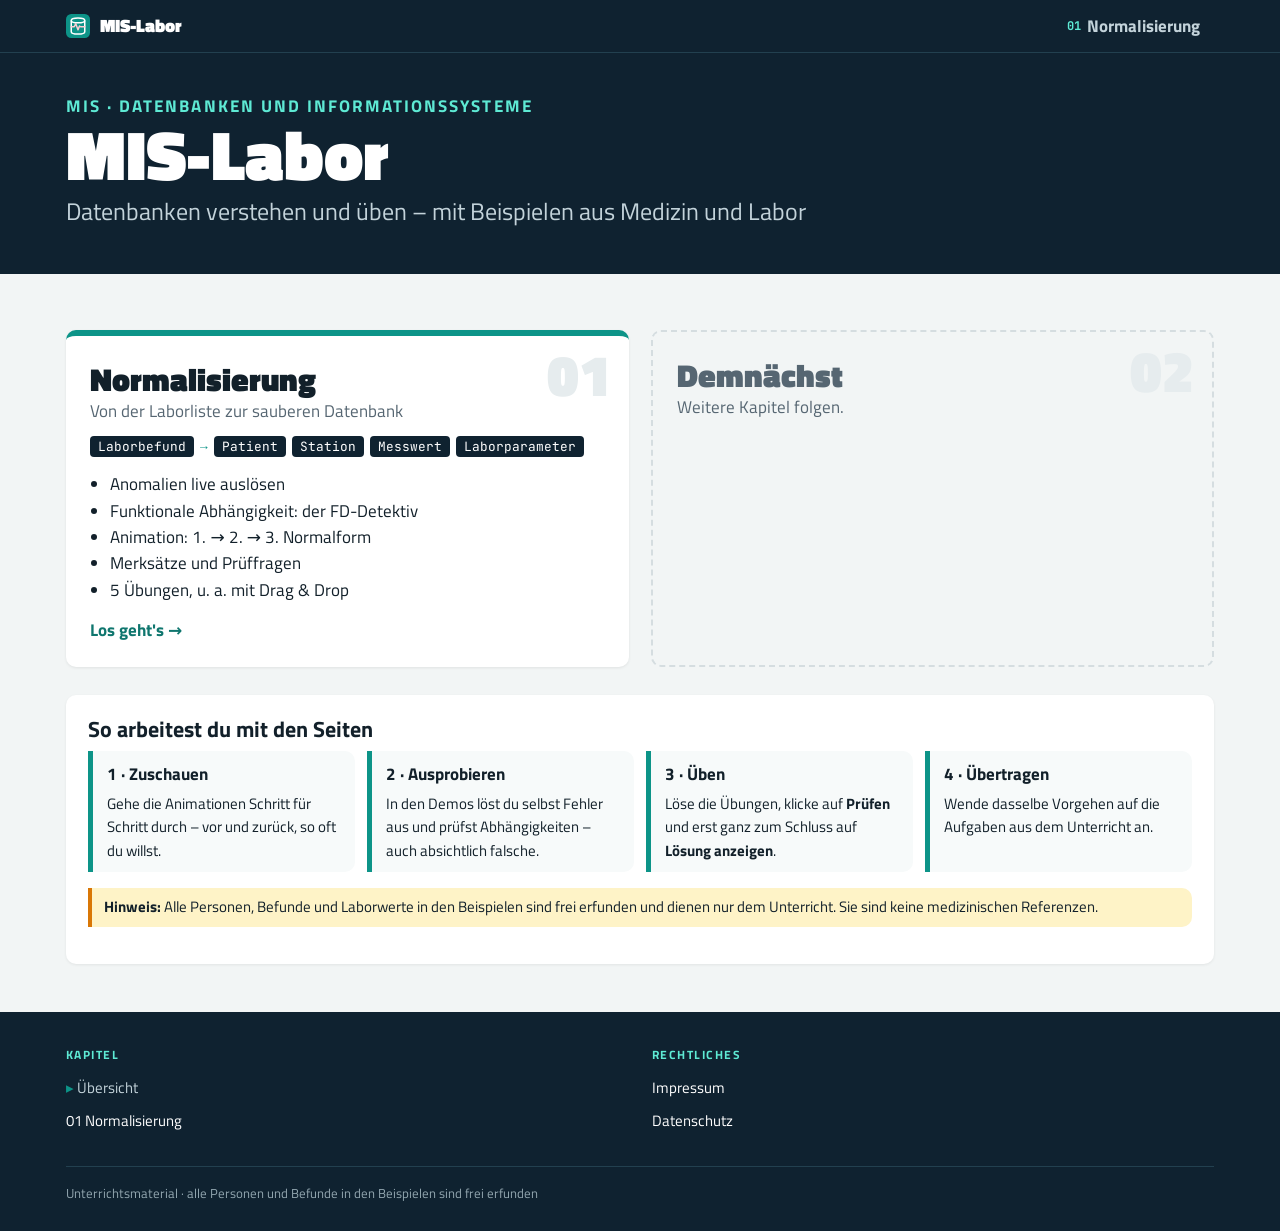
==== index.html @ be1316a0 "MIS-Labor: Kapitel 01 Normalisierung Interaktive Lern-Webapp (HTML/CSS/JS, offline lauffähig) mit An" ====
<!doctype html>
<html lang="de">
<head>
  <meta charset="utf-8">
  <meta name="viewport" content="width=device-width, initial-scale=1">
  <title>MIS-Labor</title>
  <link rel="icon" href="img/logo.svg" type="image/svg+xml">
  <link rel="stylesheet" href="css/styles.css">
</head>
<body>
  <a class="skip-link" href="#main">Zum Inhalt springen</a>
  <header class="topbar">
    <div class="wrap topbar-in">
      <a class="brand" href="index.html" aria-current="page"><img class="brand-logo" src="img/logo.svg" alt=""><span class="brand-name">MIS-Labor</span></a>
      <nav class="chapter-nav" aria-label="Kapitel">
        <a href="normalisierung.html"><span class="nr">01</span> Normalisierung</a>
      </nav>
    </div>
  </header>

  <div class="hero">
    <svg class="ecg" viewBox="0 0 1200 90" preserveAspectRatio="none" aria-hidden="true"><path d="M0 60 H110 l8 -6 l8 6 H150 l6 10 l9 -52 l9 62 l7 -20 H230 q14 -16 28 0 H410 l8 -6 l8 6 H450 l6 10 l9 -52 l9 62 l7 -20 H530 q14 -16 28 0 H710 l8 -6 l8 6 H750 l6 10 l9 -52 l9 62 l7 -20 H830 q14 -16 28 0 H1010 l8 -6 l8 6 H1050 l6 10 l9 -52 l9 62 l7 -20 H1130 q14 -16 28 0 H1200"/></svg>
    <div class="wrap">
      <p class="eyebrow">MIS · Datenbanken und Informationssysteme</p>
      <h1>MIS-Labor<span>Datenbanken verstehen und üben – mit Beispielen aus Medizin und Labor</span></h1>
    </div>
  </div>

  <main id="main" class="wrap">
    <section class="chapters" aria-label="Kapitel">
      <a class="chapter" href="normalisierung.html">
        <span class="chapter-nr">01</span>
        <h2>Normalisierung</h2>
        <p class="chapter-sub">Von der Laborliste zur sauberen Datenbank</p>
        <div class="chapter-preview" aria-hidden="true">
          <span>Laborbefund</span><i>→</i><span>Patient</span><span>Station</span><span>Messwert</span><span>Laborparameter</span>
        </div>
        <ul>
          <li>Anomalien live auslösen</li>
          <li>Funktionale Abhängigkeit: der FD-Detektiv</li>
          <li>Animation: 1. → 2. → 3. Normalform</li>
          <li>Merksätze und Prüffragen</li>
          <li>5 Übungen, u. a. mit Drag &amp; Drop</li>
        </ul>
        <span class="chapter-go">Los geht's →</span>
      </a>
      <div class="chapter soon" aria-label="Weitere Kapitel folgen">
        <span class="chapter-nr">02</span>
        <h2>Demnächst</h2>
        <p class="chapter-sub">Weitere Kapitel folgen.</p>
      </div>
    </section>

    <section class="section">
      <h3>So arbeitest du mit den Seiten</h3>
      <div class="rules">
        <div class="rule"><b>1 · Zuschauen</b><p>Gehe die Animationen Schritt für Schritt durch – vor und zurück, so oft du willst.</p></div>
        <div class="rule"><b>2 · Ausprobieren</b><p>In den Demos löst du selbst Fehler aus und prüfst Abhängigkeiten – auch absichtlich falsche.</p></div>
        <div class="rule"><b>3 · Üben</b><p>Löse die Übungen, klicke auf <b>Prüfen</b> und erst ganz zum Schluss auf <b>Lösung anzeigen</b>.</p></div>
        <div class="rule"><b>4 · Übertragen</b><p>Wende dasselbe Vorgehen auf die Aufgaben aus dem Unterricht an.</p></div>
      </div>
      <p class="disclaimer" role="note" style="margin-top:16px"><b>Hinweis:</b> Alle Personen, Befunde und Laborwerte in den Beispielen
        sind frei erfunden und dienen nur dem Unterricht. Sie sind keine medizinischen Referenzen.</p>
    </section>
  </main>

  <footer class="site-footer">
    <div class="wrap footer-grid">
      <nav aria-labelledby="ft-kapitel">
        <h2 id="ft-kapitel">Kapitel</h2>
        <ul>
          <li><a href="index.html" aria-current="page">Übersicht</a></li>
          <li><a href="normalisierung.html">01 Normalisierung</a></li>
        </ul>
      </nav>
      <nav aria-labelledby="ft-recht">
        <h2 id="ft-recht">Rechtliches</h2>
        <ul>
          <li><a href="impressum.html">Impressum</a></li>
          <li><a href="impressum.html#datenschutz">Datenschutz</a></li>
        </ul>
      </nav>
    </div>
    <div class="wrap"><p class="footer-note">Unterrichtsmaterial · alle Personen und Befunde in den Beispielen sind frei erfunden</p></div>
  </footer>
</body>
</html>
---- css/styles.css ----
/* ---------- Fonts (self-hosted, SIL Open Font License, see fonts/OFL-*.txt) ---------- */
@font-face { font-family: 'Titillium Web'; font-style: normal; font-weight: 400; font-display: swap; src: url('../fonts/titillium-web-latin-400-normal.woff2') format('woff2'); }
@font-face { font-family: 'Titillium Web'; font-style: normal; font-weight: 600; font-display: swap; src: url('../fonts/titillium-web-latin-600-normal.woff2') format('woff2'); }
@font-face { font-family: 'Titillium Web'; font-style: normal; font-weight: 700; font-display: swap; src: url('../fonts/titillium-web-latin-700-normal.woff2') format('woff2'); }
@font-face { font-family: 'Titillium Web'; font-style: normal; font-weight: 900; font-display: swap; src: url('../fonts/titillium-web-latin-900-normal.woff2') format('woff2'); }
@font-face { font-family: 'JetBrains Mono'; font-style: normal; font-weight: 400; font-display: swap; src: url('../fonts/jetbrains-mono-latin-400-normal.woff2') format('woff2'); }
@font-face { font-family: 'JetBrains Mono'; font-style: normal; font-weight: 700; font-display: swap; src: url('../fonts/jetbrains-mono-latin-700-normal.woff2') format('woff2'); }

/* ---------- Design tokens ---------- */
:root {
  --bg: #f2f5f5;
  --surface: #ffffff;
  --ink: #12202a;
  --muted: #566672;
  --line: #d5dde0;
  --accent: #0d9488;          /* teal = "Labor" */
  --accent-dark: #0f766e;
  --accent-soft: #ccfbf1;
  --navy: #0f2230;
  --navy-2: #16303f;
  --alarm: #e11d48;           /* ECG / alarm red */
  --pk: #2563eb;
  --pk-soft: #dbeafe;
  --fk: #d97706;
  --fk-soft: #fef3c7;
  --ok: #15803d;
  --ok-soft: #dcfce7;
  --bad: #b91c1c;
  --bad-soft: #fee2e2;
  --active: #fff7cc;
  /* dependency colours (normalisation) */
  --dep-a: #2563eb;  --dep-a-soft: #dbeafe;   /* depends on key part A */
  --dep-b: #d97706;  --dep-b-soft: #fef3c7;   /* depends on key part B */
  --dep-full: #15803d; --dep-full-soft: #dcfce7; /* depends on the whole key */
  --dep-trans: #9333ea; --dep-trans-soft: #f3e8ff; /* depends on a non-key attribute */
  --radius: 10px;
  --mono: 'JetBrains Mono', Consolas, monospace;
  --sans: 'Titillium Web', 'Segoe UI', system-ui, sans-serif;
  --topbar-h: 52px;
  --subnav-h: 46px;
  --sticky-offset: calc(var(--topbar-h) + var(--subnav-h));
}

* { box-sizing: border-box; }
html { scroll-behavior: smooth; scroll-padding-top: calc(var(--sticky-offset) + 12px); }
@media (prefers-reduced-motion: reduce) { html { scroll-behavior: auto; } }
body { margin: 0; background: var(--bg); color: var(--ink); font: 17px/1.55 var(--sans); }
code, pre { font-family: var(--mono); font-size: .86em; }
code { background: #e6ecee; padding: 1px 5px; border-radius: 4px; }
.wrap { max-width: 1180px; margin: 0 auto; padding: 0 16px; }
.muted { color: var(--muted); font-size: .92em; }
h2, h3 { line-height: 1.2; }
h3 { font-size: 1.35rem; margin: 0 0 .5rem; }
h4 { margin: 0 0 4px; }

/* ---------- Hero with ECG line ---------- */
.hero { background: var(--navy); color: #fff; position: relative; overflow: hidden; padding: 40px 0 32px; }
.ecg { position: absolute; inset: auto 0 10px 0; width: 100%; height: 90px; opacity: .35; pointer-events: none; }
.ecg path { fill: none; stroke: var(--alarm); stroke-width: 2.5; stroke-linejoin: round; stroke-dasharray: 2000; stroke-dashoffset: 2000; animation: ecg 4s linear infinite; }
@keyframes ecg { 0% { stroke-dashoffset: 2000; } 70%, 100% { stroke-dashoffset: 0; } }
@media (prefers-reduced-motion: reduce) { .ecg path { animation: none; stroke-dashoffset: 0; } }
.hero .wrap { position: relative; }
.eyebrow { color: #5eead4; font-weight: 700; letter-spacing: .12em; text-transform: uppercase; margin: 0; }
.hero h1 { font-size: clamp(2.4rem, 7vw, 4.4rem); font-weight: 900; margin: 0 0 18px; line-height: 1; }
.hero h1 span { display: block; font-size: .34em; font-weight: 400; color: #c3d3da; margin-top: 10px; }

/* ---------- Sections ---------- */
section { padding-top: 28px; }
.part { font-size: 2rem; font-weight: 900; border-bottom: 4px solid var(--accent); padding-bottom: 6px; }
.part span { background: var(--accent); color: #fff; padding: 0 12px; margin-right: 10px; display: inline-block; border-radius: 6px; }
.section { background: var(--surface); border-radius: var(--radius); padding: 22px; margin: 22px 0; box-shadow: 0 1px 3px rgb(0 0 0 / .07); }
.panel { border: 1px solid var(--line); border-radius: var(--radius); padding: 16px; background: #fafcfc; }
.two-col { display: grid; grid-template-columns: 1.3fr 1fr; gap: 24px; align-items: start; }
.two-col > *, .db-info > *, .scene-tables > * { min-width: 0; }
.pk { color: var(--pk); background: var(--pk-soft); border-radius: 4px; padding: 0 4px; font-family: var(--mono); font-size: .85em; }
.fk { color: var(--fk); background: var(--fk-soft); border-radius: 4px; padding: 0 4px; font-family: var(--mono); font-size: .85em; }
.schema { font-family: var(--mono); font-size: .92rem; background: #eef3f4; border-radius: 6px; padding: 6px 10px; display: inline-block; margin: 4px 0; }
.schema u { text-decoration-thickness: 2px; text-underline-offset: 3px; }
.schema .fkref { color: var(--fk); }
.callout { background: var(--accent-soft); border-left: 5px solid var(--accent); padding: 10px 14px; border-radius: 0 var(--radius) var(--radius) 0; margin: 12px 0; }
.callout p { margin: 4px 0 0; }

/* ---------- Buttons & chips ---------- */
.btn {
  font: 600 .95rem var(--sans); border: 2px solid var(--navy); background: #fff; color: var(--ink);
  padding: 6px 14px; border-radius: 6px; cursor: pointer;
}
.btn:hover:not(:disabled) { background: #e6ecee; }
.btn.primary { background: var(--accent); border-color: var(--accent); color: #fff; }
.btn.primary:hover:not(:disabled) { background: var(--accent-dark); }
.btn:disabled { opacity: .4; cursor: not-allowed; }
.btn.ghost-btn { border-color: transparent; }
.chips { display: flex; flex-wrap: wrap; gap: 6px; }
.chip {
  font: 600 .9rem var(--sans); border: 2px solid var(--line); background: #fff; border-radius: 999px;
  padding: 4px 12px; cursor: pointer; color: var(--ink);
}
.chip:hover { border-color: var(--navy); }
.chip.active, .chip[aria-pressed="true"] { background: var(--navy); color: #fff; border-color: var(--navy); }
:focus-visible { outline: 3px solid var(--pk); outline-offset: 2px; }

/* ---------- Relation tables ---------- */
.rel { display: inline-flex; flex-direction: column; max-width: 100%; vertical-align: top; }
.rel-title { font-weight: 700; margin-bottom: 4px; display: flex; align-items: center; gap: 8px; flex-wrap: wrap; }
.rel-title .v { font-size: 1.05rem; }
.rel-badge { font-size: .72rem; font-weight: 700; text-transform: uppercase; letter-spacing: .06em; padding: 1px 8px; border-radius: 999px; background: var(--ok-soft); color: var(--ok); }
.rel-badge.warn { background: var(--bad-soft); color: var(--bad); }
.tbl-scroll { overflow-x: auto; max-width: 100%; }
table.data { border-collapse: collapse; font-size: .88rem; background: #fff; }
table.data th, table.data td { border: 1px solid var(--line); padding: 3px 8px; text-align: left; white-space: nowrap; vertical-align: top; transition: background .3s; }
table.data th { background: #e6ecee; font-weight: 700; }
table.data .v { display: inline-block; }
table.data th.is-pk .v { text-decoration: underline; text-decoration-thickness: 2px; text-underline-offset: 3px; }
table.data th.is-pk::before { content: '🔑 '; font-size: .8em; }
table.data th.is-fk::after { content: ' FK'; font: 700 .65rem var(--mono); color: var(--fk); vertical-align: super; }
table.data td.is-pk { font-weight: 700; }
/* column marks */
table.data .m-nonatomic { background: repeating-linear-gradient(-45deg, #fff, #fff 6px, #ffe4e6 6px, #ffe4e6 12px); }
table.data th.m-nonatomic { color: var(--bad); }
table.data .m-repeat { background: repeating-linear-gradient(-45deg, #fff, #fff 6px, #fee2e2 6px, #fee2e2 12px); }
table.data th.m-repeat { color: var(--bad); }
table.data .m-new { background: #ecfeff; }
table.data th.m-new { background: #a5f3fc; }
table.data .m-dep-a { background: var(--dep-a-soft); }
table.data th.m-dep-a { background: #bfdbfe; color: #1e3a8a; }
table.data .m-dep-b { background: var(--dep-b-soft); }
table.data th.m-dep-b { background: #fde68a; color: #78350f; }
table.data .m-dep-full { background: var(--dep-full-soft); }
table.data th.m-dep-full { background: #bbf7d0; color: #14532d; }
table.data .m-dep-trans { background: var(--dep-trans-soft); }
table.data th.m-dep-trans { background: #e9d5ff; color: #581c87; }
table.data .m-key { background: #f1f5f9; }
/* cell / row marks */
table.data td.redundant { box-shadow: inset 0 0 0 2px #facc15; background-image: linear-gradient(#fef9c3, #fef9c3); }
table.data td.conflict { box-shadow: inset 0 0 0 2px var(--bad); background: var(--bad-soft) !important; color: var(--bad); font-weight: 700; }
table.data tr.dup td { opacity: .5; text-decoration: line-through; text-decoration-color: var(--bad); text-decoration-thickness: 2px; }
table.data tr.hit td { background: var(--active); }
table.data tr.gone td { background: var(--bad-soft); text-decoration: line-through; color: var(--bad); }
table.data tr.added td { background: var(--ok-soft); }
table.data tr.error td { background: var(--bad-soft); }
table.data tr.dim td { opacity: .4; }
.null { color: var(--muted); font-style: italic; }
.group-list { display: flex; flex-direction: column; gap: 2px; }
.group-item { display: inline-block; background: #fff; border: 1px dashed var(--bad); border-radius: 4px; padding: 0 5px; font-size: .82rem; }
.show-redundancy-off table.data td.redundant { box-shadow: none; background-image: none; }

/* ---------- Normalisation stepper ---------- */
.stage-bar { display: flex; flex-wrap: wrap; gap: 4px; margin-bottom: 12px; }
.stage {
  flex: 1 1 120px; display: flex; flex-direction: column; background: #e6ecee; padding: 8px 18px 8px 14px; border: 0;
  clip-path: polygon(0 0, calc(100% - 12px) 0, 100% 50%, calc(100% - 12px) 100%, 0 100%); text-align: left;
  font: inherit; color: inherit; cursor: pointer; transition: background .3s;
}
.stage b { font-family: var(--mono); }
.stage small { color: var(--muted); line-height: 1.2; }
.stage.done { background: var(--accent-soft); }
.stage.current { background: var(--accent); color: #fff; }
.stage.current small { color: #d1faf5; }
.step-toolbar { display: flex; flex-wrap: wrap; gap: 10px; align-items: center; justify-content: space-between; }
.controls { display: flex; flex-wrap: wrap; gap: 6px; align-items: center; }
.step-dots { display: flex; gap: 5px; flex-wrap: wrap; }
.step-dot { width: 14px; height: 14px; border-radius: 50%; border: 2px solid var(--navy); background: #fff; padding: 0; cursor: pointer; }
.step-dot.done { background: var(--accent-soft); border-color: var(--accent); }
.step-dot.current { background: var(--accent); border-color: var(--accent); transform: scale(1.25); }
.scene-head { display: flex; justify-content: space-between; align-items: baseline; flex-wrap: wrap; gap: 6px; margin-top: 14px; }
.scene-head h4 { font-size: 1.2rem; }
.scene-count { font: 700 .85rem var(--mono); color: var(--muted); }
.narration { background: #fff; border-left: 5px solid var(--accent); padding: 10px 14px; margin: 8px 0 14px; border-radius: 0 var(--radius) var(--radius) 0; min-height: 4.8em; }
.narration p { margin: 0 0 6px; }
.narration p:last-child { margin-bottom: 0; }
.scene-tables { display: flex; flex-wrap: wrap; gap: 18px 22px; align-items: flex-start; min-height: 200px; }
.fd-list { display: flex; flex-wrap: wrap; gap: 8px; margin: 0 0 12px; }
.fd { font: .85rem var(--mono); padding: 3px 10px; border-radius: 6px; border: 2px solid; background: #fff; }
.fd.k-dep-a { border-color: var(--dep-a); color: #1e3a8a; background: var(--dep-a-soft); }
.fd.k-dep-b { border-color: var(--dep-b); color: #78350f; background: var(--dep-b-soft); }
.fd.k-dep-full { border-color: var(--dep-full); color: #14532d; background: var(--dep-full-soft); }
.fd.k-dep-trans { border-color: var(--dep-trans); color: #581c87; background: var(--dep-trans-soft); }
.fd.k-ok { border-color: var(--line); color: var(--muted); }
.scene-foot { display: flex; flex-wrap: wrap; gap: 14px; justify-content: space-between; align-items: center; margin-top: 14px; font-size: .9rem; }
.legend { display: flex; flex-wrap: wrap; gap: 6px 14px; color: var(--muted); }
.legend span::before { content: ''; display: inline-block; width: 12px; height: 12px; border-radius: 3px; margin-right: 5px; vertical-align: -1px; background: var(--c); border: 1px solid rgb(0 0 0 / .15); }
.redundancy-meter { font-weight: 700; }
.redundancy-meter b { font: 700 1.1rem var(--mono); padding: 0 6px; border-radius: 4px; background: #fef9c3; }
.redundancy-meter b.zero { background: var(--ok-soft); color: var(--ok); }
label.toggle { display: inline-flex; gap: 6px; align-items: center; cursor: pointer; }

/* final schema diagram */
.erd { display: flex; flex-wrap: wrap; align-items: center; gap: 4px; margin-top: 10px; }
.erd-box { border: 2px solid var(--navy); border-radius: 8px; background: #fff; overflow: hidden; min-width: 130px; font-size: .85rem; }
.erd-box b { display: block; background: var(--navy); color: #fff; padding: 2px 10px; }
.erd-box div { padding: 1px 10px; font-family: var(--mono); font-size: .8rem; }
.erd-box .pkline { text-decoration: underline; }
.erd-box .fkline { color: var(--fk); }
.erd-link { font: 700 .8rem var(--mono); color: var(--accent-dark); text-align: center; padding: 0 4px; }
.erd-link::before { content: ''; display: block; border-top: 3px solid var(--accent); width: 46px; margin: 0 auto 2px; }

/* ---------- Anomaly demo & FD detective ---------- */
.tabs { display: flex; flex-wrap: wrap; gap: 6px; margin-bottom: 12px; }
.anomaly-text { margin: 0 0 10px; }
.anomaly-verdict { margin-top: 12px; padding: 10px 14px; border-radius: var(--radius); }
.anomaly-verdict.bad { background: var(--bad-soft); border-left: 5px solid var(--bad); }
.anomaly-verdict.good { background: var(--ok-soft); border-left: 5px solid var(--ok); }
.anomaly-verdict p { margin: 4px 0 0; }
.fd-builder { display: flex; flex-wrap: wrap; align-items: center; gap: 10px; margin: 8px 0 12px; }
.fd-side { display: flex; flex-direction: column; gap: 4px; }
.fd-side small { font-weight: 700; color: var(--muted); text-transform: uppercase; letter-spacing: .06em; font-size: .72rem; }
.fd-arrow { font: 900 1.8rem var(--sans); color: var(--accent); }
.fd-result { padding: 10px 14px; border-radius: var(--radius); margin-bottom: 12px; min-height: 3em; }
.fd-result.ok { background: var(--ok-soft); }
.fd-result.bad { background: var(--bad-soft); }
.fd-result.info { background: #eef3f4; }

/* ---------- Rules ---------- */
.rules { display: grid; grid-template-columns: repeat(auto-fill, minmax(260px, 1fr)); gap: 12px; }
.rule { border-left: 5px solid var(--accent); background: #f7fafa; padding: 10px 14px; border-radius: 0 var(--radius) var(--radius) 0; }
.rule p, .rule ul { margin: 4px 0 0; font-size: .95rem; }
.rule ul { padding-left: 1.1em; }
.rule .nf { font: 900 1.4rem var(--mono); color: var(--accent-dark); }
.anomaly-cards { display: grid; grid-template-columns: repeat(auto-fill, minmax(230px, 1fr)); gap: 12px; }
.anomaly-card { border: 2px solid var(--bad-soft); border-radius: var(--radius); padding: 10px 14px; background: #fff; }
.anomaly-card b { color: var(--bad); }
.anomaly-card p { margin: 4px 0 0; font-size: .95rem; }

/* ---------- Exercises ---------- */
.exercises { display: flex; flex-direction: column; gap: 22px; margin: 18px 0 40px; }
.exercise { background: var(--surface); border-radius: var(--radius); padding: 20px 22px; box-shadow: 0 1px 3px rgb(0 0 0 / .07); border-top: 5px solid var(--navy); }
.ex-head { display: flex; align-items: center; gap: 12px; flex-wrap: wrap; }
.ex-head h3 { margin: 0; }
.level { font-size: .8rem; font-weight: 700; text-transform: uppercase; padding: 2px 10px; border-radius: 999px; }
.level-leicht { background: var(--ok-soft); color: var(--ok); }
.level-mittel { background: var(--fk-soft); color: #92400e; }
.level-schwer { background: var(--bad-soft); color: var(--bad); }
.ex-actions { display: flex; gap: 8px; flex-wrap: wrap; margin-top: 14px; }
.feedback { margin-top: 12px; padding: 10px 14px; border-radius: var(--radius); font-weight: 600; }
.feedback.ok { background: var(--ok-soft); color: var(--ok); }
.feedback.wrong { background: var(--bad-soft); color: var(--bad); }
.feedback.info { background: var(--pk-soft); color: #1e3a8a; }
.solution { margin-top: 10px; border-top: 1px dashed var(--line); padding-top: 10px; }
.solution p { margin: 4px 0; }

/* drag & drop */
.dd-pool { display: flex; flex-wrap: wrap; gap: 8px; min-height: 64px; padding: 10px; border: 2px dashed var(--line); border-radius: var(--radius); }
.dd-pool::before { content: attr(data-label); width: 100%; font-size: .75rem; color: var(--muted); text-transform: uppercase; letter-spacing: .06em; }
.dd-zones { display: grid; grid-template-columns: repeat(auto-fill, minmax(220px, 1fr)); gap: 10px; margin-top: 12px; }
.zone { border: 2px solid var(--accent); border-radius: var(--radius); background: #f6fdfc; cursor: pointer; }
.zone-head { background: var(--accent-soft); padding: 6px 10px; display: flex; flex-direction: column; border-radius: 8px 8px 0 0; }
.zone-head small { font-family: var(--mono); font-size: .75rem; color: var(--muted); }
.zone-drop { min-height: 70px; padding: 6px; display: flex; flex-direction: column; gap: 6px; }
.zone.over, .dd-pool.over { background: var(--active); }
.card {
  display: flex; flex-direction: column; background: #fff; border: 2px solid var(--navy); border-radius: 8px;
  padding: 4px 10px; cursor: grab; user-select: none; line-height: 1.3; font-size: .95rem;
}
.card.attr { font-family: var(--mono); font-size: .85rem; border-color: var(--fk); flex-direction: row; align-self: flex-start; }
.card small { font-family: var(--mono); font-size: .75rem; color: var(--muted); }
.card.dragging { opacity: .4; }
.card.selected { box-shadow: 0 0 0 3px var(--pk); }
.card.right { border-color: var(--ok); background: var(--ok-soft); }
.card.wrong { border-color: var(--bad); background: var(--bad-soft); }
.zone-drop.attrs { flex-direction: row; flex-wrap: wrap; align-content: flex-start; }

/* column pick */
.pick-table th { cursor: pointer; user-select: none; }
.pick-table th button { all: unset; cursor: pointer; display: block; }
.pick-table th button:focus-visible { outline: 3px solid var(--pk); outline-offset: 2px; }
.pick-table th.picked, .pick-table td.picked { background: #ffe4e6; }
.pick-table th.picked { box-shadow: inset 0 -3px 0 var(--bad); }
.pick-table th.right, .pick-table td.right { background: var(--ok-soft); }
.pick-table th.wrong, .pick-table td.wrong { background: var(--bad-soft); }
.pick-table th.missed { box-shadow: inset 0 0 0 3px var(--fk); }

/* choice quiz */
.quiz { padding-left: 1.3em; display: flex; flex-direction: column; gap: 12px; }
.quiz li { padding: 8px 10px; border-radius: var(--radius); border: 2px solid transparent; }
.quiz li.right { border-color: var(--ok); background: var(--ok-soft); }
.quiz li.wrong { border-color: var(--bad); background: var(--bad-soft); }
.quiz .facts { margin: 4px 0; color: var(--muted); font-size: .95rem; }
.quiz .choices { margin-top: 6px; }
.mark { font-weight: 900; margin-left: 8px; }
.why { display: block; margin: 6px 0 0; font-style: italic; }

/* ---------- Site navigation ---------- */
.skip-link {
  position: absolute; left: 16px; top: -100px; z-index: 100; background: var(--surface); color: var(--ink);
  padding: 10px 16px; border-radius: 0 0 var(--radius) var(--radius); font-weight: 700;
}
.skip-link:focus { top: 0; }
.topbar { position: sticky; top: 0; z-index: 30; background: var(--navy); border-bottom: 1px solid #22404f; }
.topbar-in { display: flex; align-items: stretch; justify-content: space-between; gap: 12px; height: var(--topbar-h); }
.topbar a { display: flex; align-items: center; color: #c3d3da; text-decoration: none; font-weight: 700; }
.topbar a:hover { color: #fff; }
.topbar a:focus-visible { outline-color: #fff; outline-offset: -3px; }
.brand { gap: 10px; color: #fff !important; font-size: 1.1rem; font-weight: 900 !important; }
.brand-logo { width: 24px; height: 24px; flex: none; }
.chapter-nav { display: flex; align-items: stretch; }
.chapter-nav a { position: relative; gap: 6px; padding: 0 14px; }
.chapter-nav .nr { font: 700 .75rem var(--mono); color: #5eead4; }
.chapter-nav a[aria-current="page"] { color: #fff; background: var(--navy-2); }
.chapter-nav a[aria-current="page"]::after { content: ''; position: absolute; left: 10px; right: 10px; bottom: 0; height: 3px; background: var(--accent); }
.subnav {
  position: sticky; top: var(--topbar-h); z-index: 29; background: rgb(255 255 255 / .94);
  backdrop-filter: blur(8px); border-bottom: 1px solid var(--line); box-shadow: 0 2px 8px rgb(0 0 0 / .05);
}
.subnav-in { display: flex; align-items: stretch; gap: 4px; height: var(--subnav-h); overflow-x: auto; scrollbar-width: none; }
.subnav a {
  display: flex; align-items: center; white-space: nowrap; padding: 0 14px; color: var(--muted); text-decoration: none;
  font-weight: 600; border-bottom: 3px solid transparent; margin-bottom: -1px;
}
.subnav a:hover { color: var(--ink); }
.subnav a[aria-current="location"] { color: var(--ink); border-bottom-color: var(--accent); }
.sub-short { display: none; }

/* Footer */
.site-footer { background: var(--navy); color: #c3d3da; margin-top: 48px; padding: 36px 0 28px; font-size: .95rem; }
.footer-grid { display: grid; grid-template-columns: repeat(auto-fit, minmax(180px, 1fr)); gap: 24px; }
.site-footer h2 { margin: 0 0 8px; font-size: .78rem; letter-spacing: .12em; text-transform: uppercase; color: #5eead4; }
.site-footer ul { list-style: none; margin: 0; padding: 0; }
.site-footer li a { display: inline-block; padding: 5px 0; color: #fff; text-decoration: none; }
.site-footer li a:hover { text-decoration: underline; text-decoration-color: var(--accent); text-underline-offset: 4px; }
.site-footer a[aria-current="page"] { color: #c3d3da; }
.site-footer a[aria-current="page"]::before { content: '▸ '; color: var(--accent); }
.footer-note { margin: 28px 0 0; padding-top: 16px; border-top: 1px solid #22404f; font-size: .82rem; color: #93a7b0; }
.site-footer a:focus-visible { outline-color: #fff; }

/* ---------- Landing page ---------- */
.chapters { display: grid; grid-template-columns: repeat(auto-fit, minmax(300px, 1fr)); gap: 22px; margin: 28px 0; }
.chapter {
  position: relative; display: flex; flex-direction: column; background: var(--surface); color: var(--ink); text-decoration: none;
  border-radius: var(--radius); padding: 24px; box-shadow: 0 1px 3px rgb(0 0 0 / .08); border-top: 6px solid var(--accent);
  transition: transform .15s, box-shadow .15s;
}
a.chapter:hover { transform: translateY(-3px); box-shadow: 0 10px 24px rgb(0 0 0 / .12); }
.chapter.soon { border-top-color: var(--line); background: transparent; box-shadow: none; border: 2px dashed var(--line); color: var(--muted); }
.chapter-nr { position: absolute; top: 10px; right: 18px; font: 900 3.6rem/1 var(--sans); color: #e6ecee; }
.chapter h2 { margin: 0; font-size: 2rem; font-weight: 900; }
.chapter-sub { margin: 0 0 12px; color: var(--muted); }
.chapter-preview { display: flex; flex-wrap: wrap; gap: 6px; align-items: center; font: .8rem var(--mono); }
.chapter-preview span { background: var(--navy); color: #fff; padding: 2px 8px; border-radius: 4px; }
.chapter-preview i { color: var(--accent); font-style: normal; font-weight: 700; }
.chapter ul { padding-left: 1.2em; margin: 14px 0; flex: 1; }
.chapter-go { font-weight: 700; color: var(--accent-dark); }
.disclaimer { background: var(--fk-soft); border-left: 4px solid var(--fk); padding: 8px 12px; border-radius: 0 var(--radius) var(--radius) 0; font-size: .92rem; }

/* ---------- Legal page ---------- */
.hero-small { padding-bottom: 28px; }
.hero-small h1 { font-size: clamp(2rem, 6vw, 3.4rem); }
.legal dl { display: grid; grid-template-columns: max-content 1fr; gap: 6px 20px; margin: 0; }
.legal dt { font-weight: 700; }
.legal dd { margin: 0; }
.legal a { color: var(--accent-dark); }
@media (max-width: 520px) { .legal dl { grid-template-columns: 1fr; } .legal dd { margin-bottom: 8px; } }

/* ---------- Responsive ---------- */
@media (max-width: 820px) {
  :root { --sticky-offset: var(--topbar-h); }
  .subnav { position: static; }
  .two-col { grid-template-columns: 1fr; }
  .section { padding: 16px; }
}
@media (max-width: 520px) {
  .brand-name { position: absolute; width: 1px; height: 1px; overflow: hidden; clip: rect(0 0 0 0); white-space: nowrap; }
  .chapter-nav a { padding: 0 10px; }
  .sub-long { display: none; }
  .sub-short { display: inline; }
  .stage small { display: none; }
}

/* ---------- Misc additions ---------- */
.narration .ok, p.ok { color: var(--ok); }
pre.sql {
  background: var(--navy); color: #e6f0f3; padding: 14px 16px; border-radius: var(--radius);
  overflow-x: auto; margin: 10px 0; border-left: 5px solid var(--accent); white-space: pre;
}
.check-flow { display: flex; flex-wrap: wrap; align-items: stretch; gap: 6px; margin-top: 12px; }
.check-q { flex: 1 1 200px; background: #fff; border: 2px solid var(--navy); border-radius: var(--radius); padding: 8px 12px; }
.check-q b { font-family: var(--mono); color: var(--accent-dark); }
.check-q p { margin: 2px 0 0; font-size: .95rem; }
.check-arrow { align-self: center; font: 900 1.4rem var(--sans); color: var(--accent); }
.goals { display: grid; grid-template-columns: repeat(auto-fill, minmax(200px, 1fr)); gap: 10px; margin: 10px 0 16px; }
.goal { background: var(--accent-soft); border-radius: var(--radius); padding: 10px 14px; }
.goal b { display: block; }
.fd-def { font: 700 1.4rem var(--mono); text-align: center; background: #eef3f4; border-radius: var(--radius); padding: 12px; margin: 8px 0; }
.fd-def small { display: block; font: 400 .95rem var(--sans); color: var(--muted); }

[hidden] { display: none !important; }
/* inline-block values do not inherit text-decoration from the cell */
table.data tr.dup .v, table.data tr.gone .v { text-decoration: line-through; text-decoration-color: var(--bad); text-decoration-thickness: 2px; }
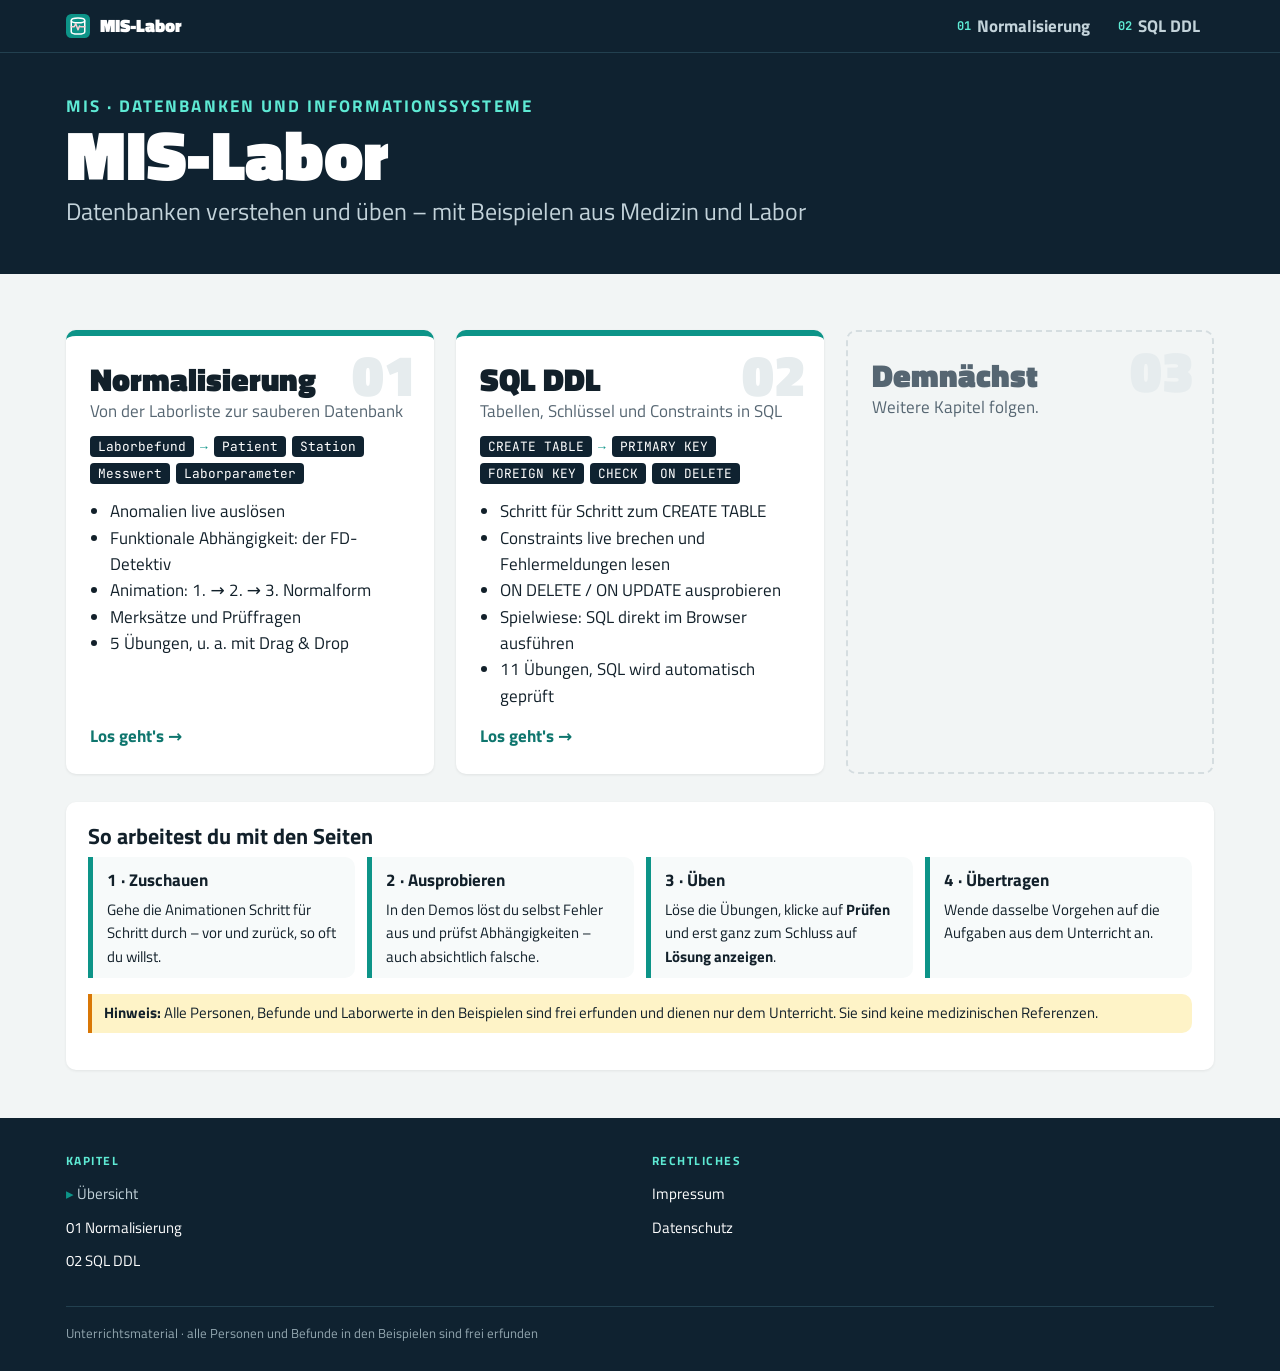
==== commit 4b9dade4: "MIS-Labor: Kapitel 02 SQL DDL Neue Seite ddl.html mit Verstehen-Teil (Teilsprachen, Namenskonvention" ====
--- a/index.html
+++ b/index.html
@@ -14,6 +14,7 @@
       <a class="brand" href="index.html" aria-current="page"><img class="brand-logo" src="img/logo.svg" alt=""><span class="brand-name">MIS-Labor</span></a>
       <nav class="chapter-nav" aria-label="Kapitel">
         <a href="normalisierung.html"><span class="nr">01</span> Normalisierung</a>
+        <a href="ddl.html"><span class="nr">02</span> SQL DDL</a>
       </nav>
     </div>
   </header>
@@ -44,8 +45,24 @@
         </ul>
         <span class="chapter-go">Los geht's →</span>
       </a>
+      <a class="chapter" href="ddl.html">
+        <span class="chapter-nr">02</span>
+        <h2>SQL DDL</h2>
+        <p class="chapter-sub">Tabellen, Schlüssel und Constraints in SQL</p>
+        <div class="chapter-preview" aria-hidden="true">
+          <span>CREATE TABLE</span><i>→</i><span>PRIMARY KEY</span><span>FOREIGN KEY</span><span>CHECK</span><span>ON DELETE</span>
+        </div>
+        <ul>
+          <li>Schritt für Schritt zum CREATE TABLE</li>
+          <li>Constraints live brechen und Fehlermeldungen lesen</li>
+          <li>ON DELETE / ON UPDATE ausprobieren</li>
+          <li>Spielwiese: SQL direkt im Browser ausführen</li>
+          <li>11 Übungen, SQL wird automatisch geprüft</li>
+        </ul>
+        <span class="chapter-go">Los geht's →</span>
+      </a>
       <div class="chapter soon" aria-label="Weitere Kapitel folgen">
-        <span class="chapter-nr">02</span>
+        <span class="chapter-nr">03</span>
         <h2>Demnächst</h2>
         <p class="chapter-sub">Weitere Kapitel folgen.</p>
       </div>
@@ -71,6 +88,7 @@
         <ul>
           <li><a href="index.html" aria-current="page">Übersicht</a></li>
           <li><a href="normalisierung.html">01 Normalisierung</a></li>
+          <li><a href="ddl.html">02 SQL DDL</a></li>
         </ul>
       </nav>
       <nav aria-labelledby="ft-recht">
--- a/css/styles.css
+++ b/css/styles.css
@@ -385,3 +385,6 @@
 [hidden] { display: none !important; }
 /* inline-block values do not inherit text-decoration from the cell */
 table.data tr.dup .v, table.data tr.gone .v { text-decoration: line-through; text-decoration-color: var(--bad); text-decoration-thickness: 2px; }
+
+.ex-task { margin: 1em 0; }
+.ex-task > :first-child { margin-top: 0; }
